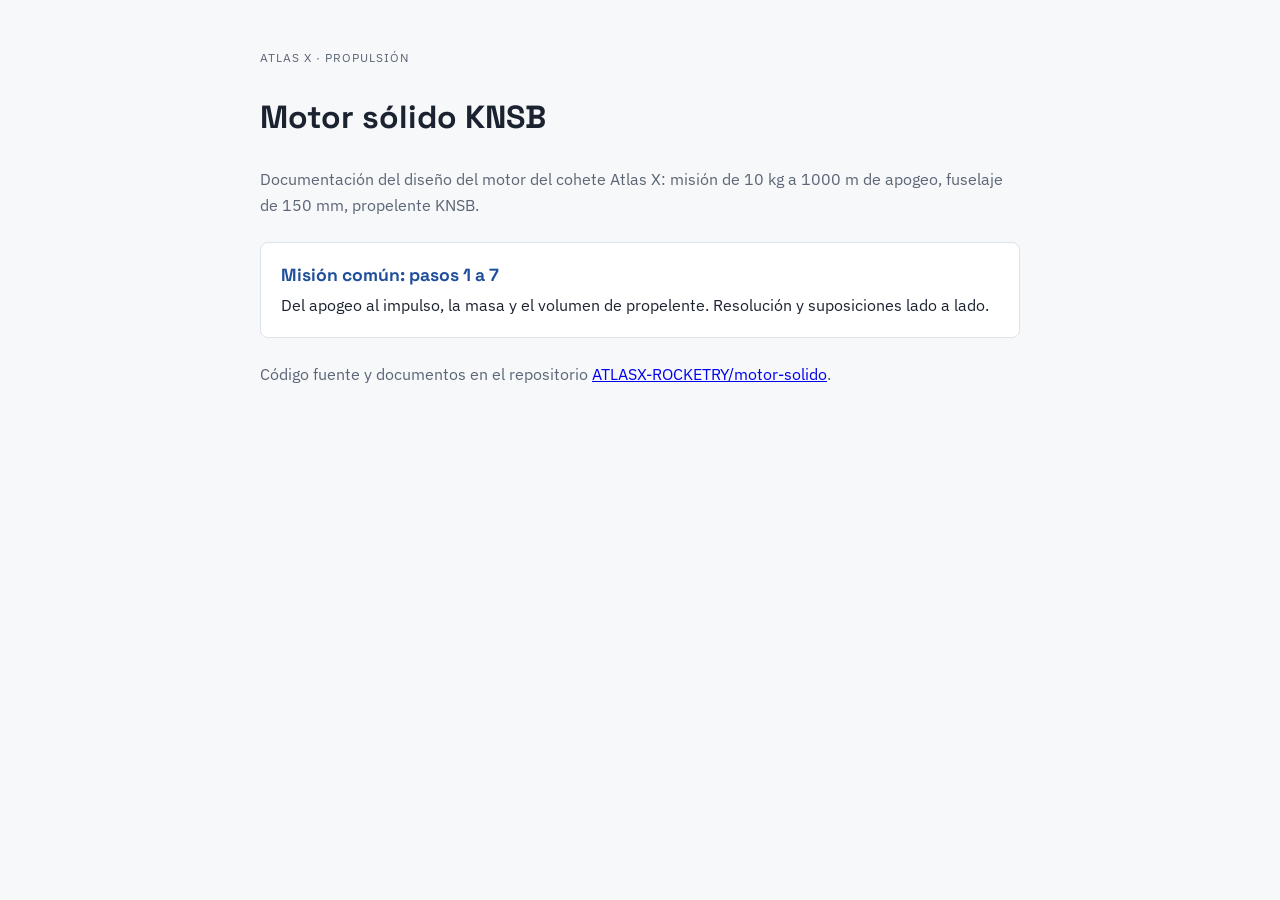
==== index.html @ bed57f47 "Página HTML de la misión común para GitHub Pages Agrega ejemplos/mision_comun.html (generada desde e" ====
<!doctype html>
<html lang="es">
<head>
<meta charset="utf-8">
<meta name="viewport" content="width=device-width, initial-scale=1">
<title>Atlas X · Propulsión</title>
<link rel="stylesheet" href="https://fonts.googleapis.com/css2?family=IBM+Plex+Sans:wght@400;600&family=Space+Grotesk:wght@600;700&display=swap">
<style>
:root { --bg: #f7f8fa; --hoja: #fff; --tinta: #1b2330; --tenue: #5b6575; --linea: #dde2ea; --acento: #1f4f9a; }
@media (prefers-color-scheme: dark) { :root { --bg: #11151c; --hoja: #171c25; --tinta: #e3e8f0; --tenue: #9aa5b6; --linea: #2b3340; --acento: #8db4f2; color-scheme: dark; } }
html, body { margin: 0; }
body { background: var(--bg); color: var(--tinta); font: 16px/1.6 "IBM Plex Sans", system-ui, sans-serif; padding: 48px max(16px, env(safe-area-inset-left, 0px)); }
main { max-width: 760px; margin: 0 auto; display: flex; flex-direction: column; gap: 24px; }
h1 { font-family: "Space Grotesk", system-ui, sans-serif; font-size: 2rem; margin: 0; }
p { margin: 0; color: var(--tenue); }
.eyebrow { font-size: .78rem; letter-spacing: .08em; text-transform: uppercase; color: var(--tenue); }
a.doc { display: flex; flex-direction: column; gap: 4px; padding: 18px 20px; background: var(--hoja); border: 1px solid var(--linea); border-radius: 8px; color: var(--tinta); text-decoration: none; }
a.doc:hover, a.doc:focus-visible { border-color: var(--acento); outline: none; }
a.doc b { font-family: "Space Grotesk", system-ui, sans-serif; color: var(--acento); font-size: 1.1rem; }
</style>
</head>
<body>
<main>
  <div class="eyebrow">Atlas X · Propulsión</div>
  <h1>Motor sólido KNSB</h1>
  <p>Documentación del diseño del motor del cohete Atlas X: misión de 10 kg a 1000 m de apogeo, fuselaje de 150 mm, propelente KNSB.</p>
  <a class="doc" href="ejemplos/mision_comun.html">
    <b>Misión común: pasos 1 a 7</b>
    <span>Del apogeo al impulso, la masa y el volumen de propelente. Resolución y suposiciones lado a lado.</span>
  </a>
  <p>Código fuente y documentos en el repositorio <a href="https://github.com/ATLASX-ROCKETRY/motor-solido">ATLASX-ROCKETRY/motor-solido</a>.</p>
</main>
</body>
</html>
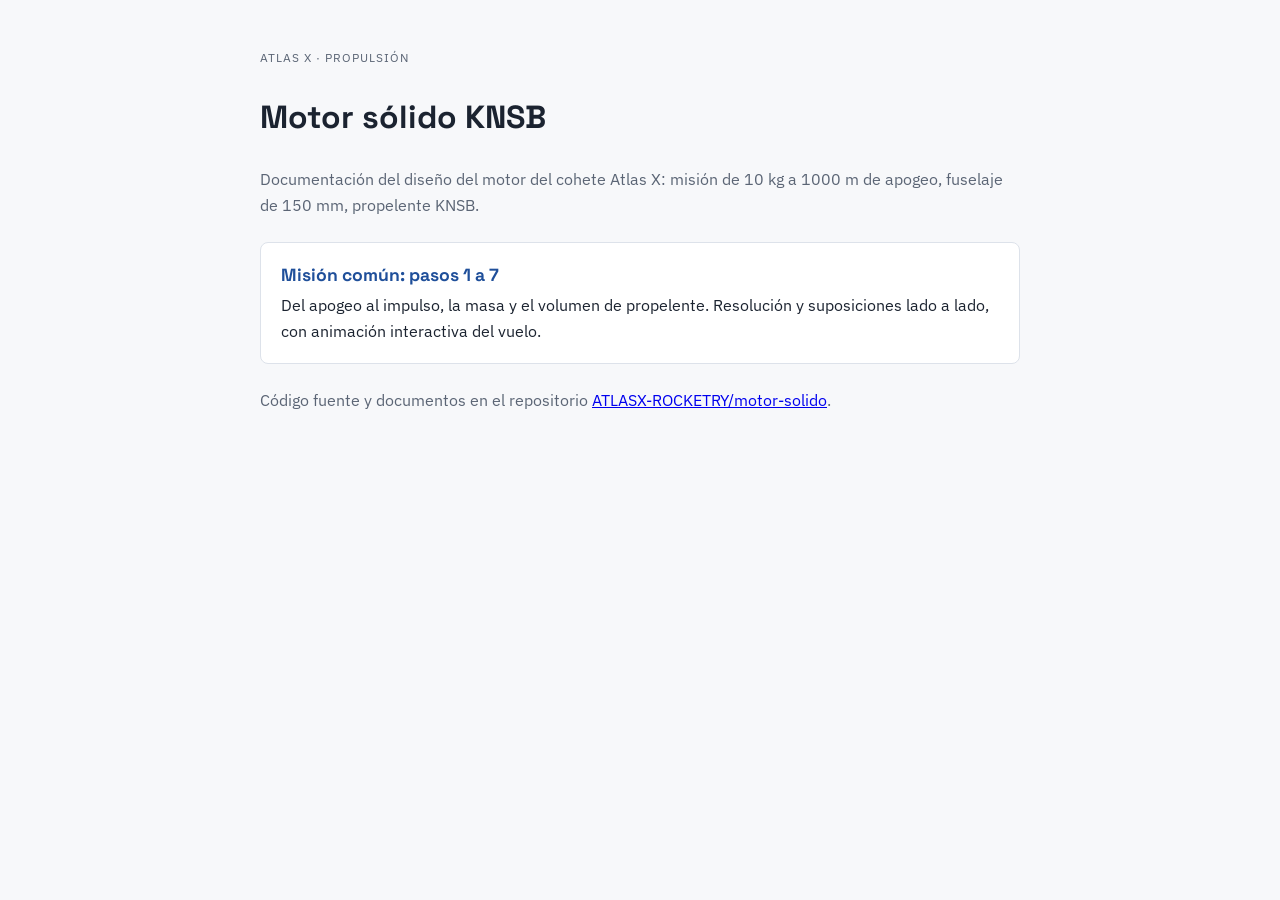
==== commit 2b46c7e1: "Animación interactiva del vuelo en la misión común Cohete con vectores de empuje, arrastre y peso; d" ====
--- a/index.html
+++ b/index.html
@@ -26,7 +26,7 @@
   <p>Documentación del diseño del motor del cohete Atlas X: misión de 10 kg a 1000 m de apogeo, fuselaje de 150 mm, propelente KNSB.</p>
   <a class="doc" href="ejemplos/mision_comun.html">
     <b>Misión común: pasos 1 a 7</b>
-    <span>Del apogeo al impulso, la masa y el volumen de propelente. Resolución y suposiciones lado a lado.</span>
+    <span>Del apogeo al impulso, la masa y el volumen de propelente. Resolución y suposiciones lado a lado, con animación interactiva del vuelo.</span>
   </a>
   <p>Código fuente y documentos en el repositorio <a href="https://github.com/ATLASX-ROCKETRY/motor-solido">ATLASX-ROCKETRY/motor-solido</a>.</p>
 </main>
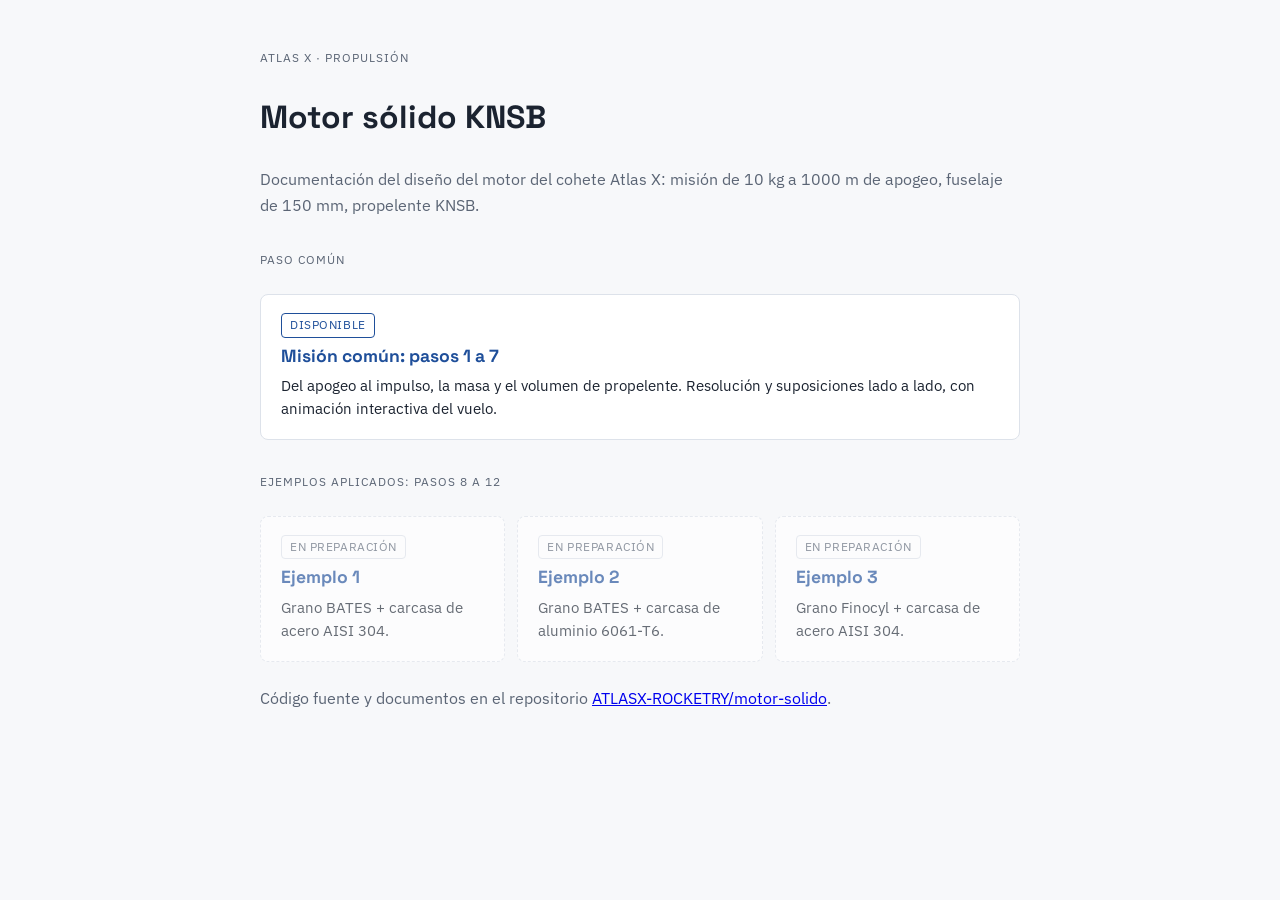
==== commit e843ad03: "Portada: tarjetas para la misión común y los tres ejemplos" ====
--- a/index.html
+++ b/index.html
@@ -14,9 +14,15 @@
 h1 { font-family: "Space Grotesk", system-ui, sans-serif; font-size: 2rem; margin: 0; }
 p { margin: 0; color: var(--tenue); }
 .eyebrow { font-size: .78rem; letter-spacing: .08em; text-transform: uppercase; color: var(--tenue); }
-a.doc { display: flex; flex-direction: column; gap: 4px; padding: 18px 20px; background: var(--hoja); border: 1px solid var(--linea); border-radius: 8px; color: var(--tinta); text-decoration: none; }
+.doc { display: flex; flex-direction: column; gap: 4px; padding: 18px 20px; background: var(--hoja); border: 1px solid var(--linea); border-radius: 8px; color: var(--tinta); text-decoration: none; }
 a.doc:hover, a.doc:focus-visible { border-color: var(--acento); outline: none; }
-a.doc b { font-family: "Space Grotesk", system-ui, sans-serif; color: var(--acento); font-size: 1.1rem; }
+.doc b { font-family: "Space Grotesk", system-ui, sans-serif; color: var(--acento); font-size: 1.1rem; }
+.grupo { font-size: .78rem; letter-spacing: .08em; text-transform: uppercase; color: var(--tenue); margin-top: 8px; }
+.tarjetas { display: grid; grid-template-columns: repeat(auto-fit, minmax(220px, 1fr)); gap: 12px; }
+.doc.pend { opacity: .65; border-style: dashed; cursor: default; }
+.estado { align-self: flex-start; font-size: .72rem; letter-spacing: .05em; text-transform: uppercase; padding: 2px 8px; border-radius: 4px; border: 1px solid var(--linea); color: var(--tenue); }
+.estado.listo { border-color: var(--acento); color: var(--acento); }
+.doc span.d { font-size: .92rem; }
 </style>
 </head>
 <body>
@@ -24,10 +30,30 @@
   <div class="eyebrow">Atlas X · Propulsión</div>
   <h1>Motor sólido KNSB</h1>
   <p>Documentación del diseño del motor del cohete Atlas X: misión de 10 kg a 1000 m de apogeo, fuselaje de 150 mm, propelente KNSB.</p>
+  <div class="grupo">Paso común</div>
   <a class="doc" href="ejemplos/mision_comun.html">
+    <span class="estado listo">Disponible</span>
     <b>Misión común: pasos 1 a 7</b>
-    <span>Del apogeo al impulso, la masa y el volumen de propelente. Resolución y suposiciones lado a lado, con animación interactiva del vuelo.</span>
+    <span class="d">Del apogeo al impulso, la masa y el volumen de propelente. Resolución y suposiciones lado a lado, con animación interactiva del vuelo.</span>
   </a>
+  <div class="grupo">Ejemplos aplicados: pasos 8 a 12</div>
+  <div class="tarjetas">
+    <div class="doc pend" aria-disabled="true">
+      <span class="estado">En preparación</span>
+      <b>Ejemplo 1</b>
+      <span class="d">Grano BATES + carcasa de acero AISI 304.</span>
+    </div>
+    <div class="doc pend" aria-disabled="true">
+      <span class="estado">En preparación</span>
+      <b>Ejemplo 2</b>
+      <span class="d">Grano BATES + carcasa de aluminio 6061-T6.</span>
+    </div>
+    <div class="doc pend" aria-disabled="true">
+      <span class="estado">En preparación</span>
+      <b>Ejemplo 3</b>
+      <span class="d">Grano Finocyl + carcasa de acero AISI 304.</span>
+    </div>
+  </div>
   <p>Código fuente y documentos en el repositorio <a href="https://github.com/ATLASX-ROCKETRY/motor-solido">ATLASX-ROCKETRY/motor-solido</a>.</p>
 </main>
 </body>
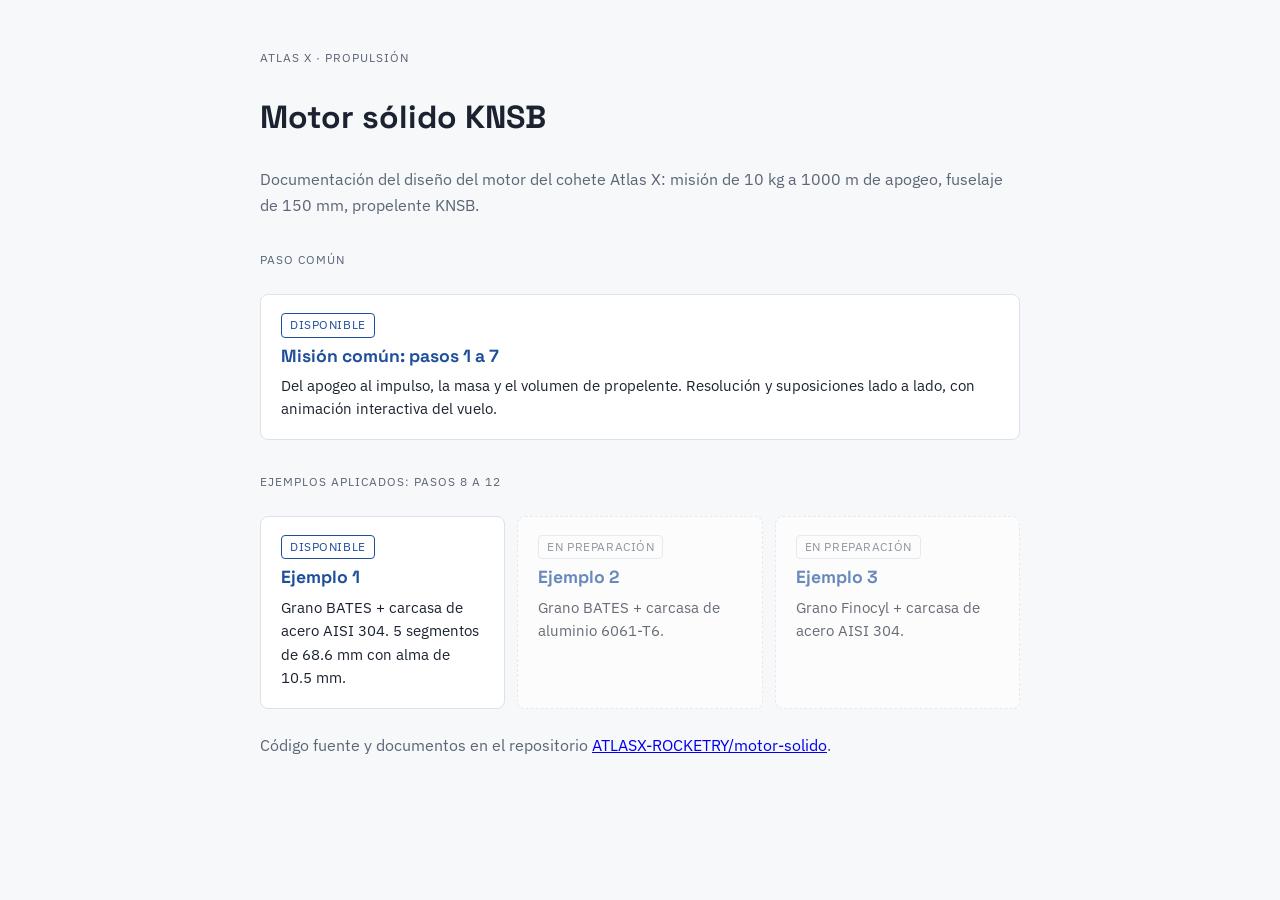
==== commit c0f84b5d: "Ejemplo 1 rehecho con el requisito de alma (t_b = 1.36 s) BATES de 5 segmentos (D 68.6 mm, d0 47.6 m" ====
--- a/index.html
+++ b/index.html
@@ -38,11 +38,11 @@
   </a>
   <div class="grupo">Ejemplos aplicados: pasos 8 a 12</div>
   <div class="tarjetas">
-    <div class="doc pend" aria-disabled="true">
-      <span class="estado">En preparación</span>
+    <a class="doc" href="ejemplos/ejemplo_1.html">
+      <span class="estado listo">Disponible</span>
       <b>Ejemplo 1</b>
-      <span class="d">Grano BATES + carcasa de acero AISI 304.</span>
-    </div>
+      <span class="d">Grano BATES + carcasa de acero AISI 304. 5 segmentos de 68.6 mm con alma de 10.5 mm.</span>
+    </a>
     <div class="doc pend" aria-disabled="true">
       <span class="estado">En preparación</span>
       <b>Ejemplo 2</b>
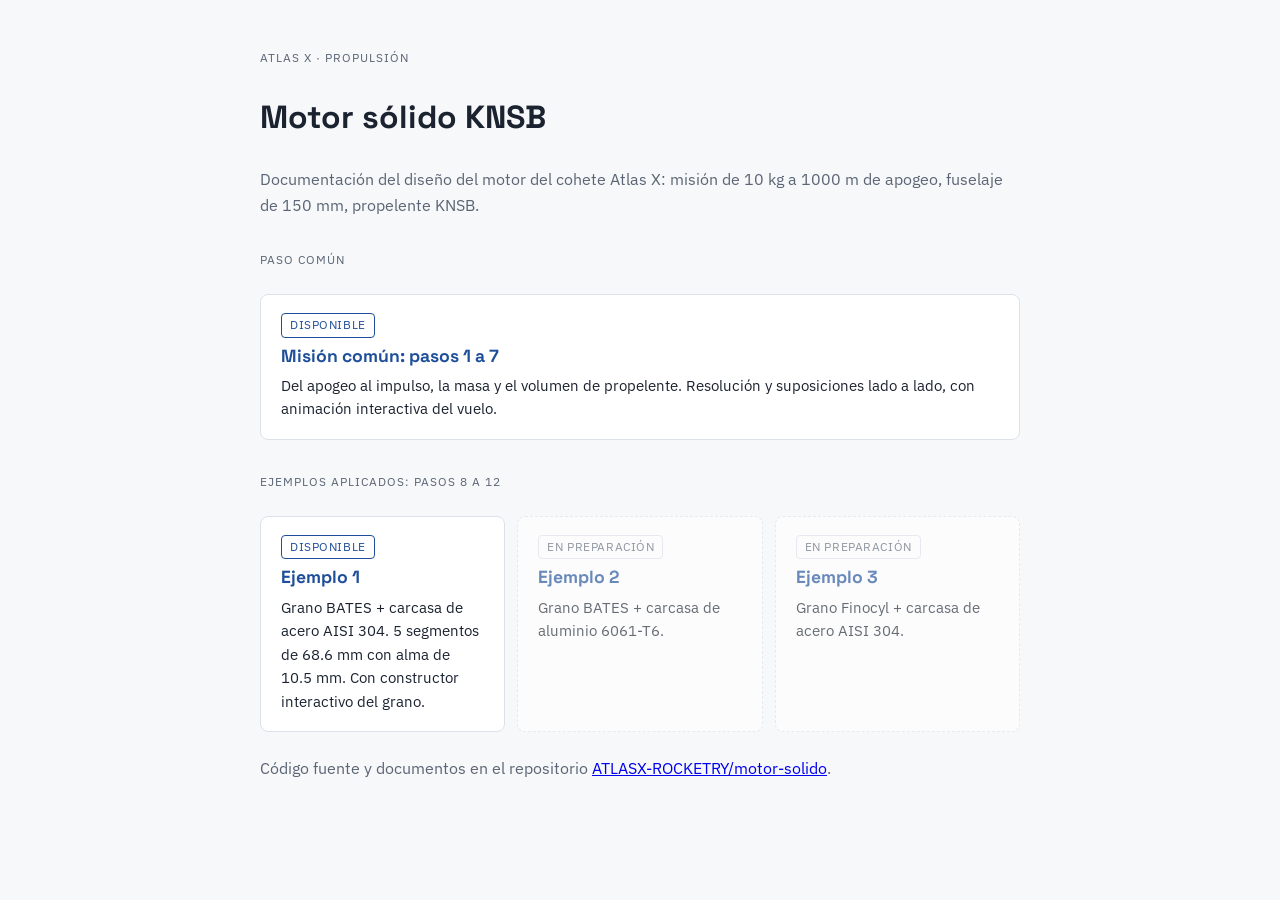
==== commit 726bb2c4: "Ejemplo 1: constructor interactivo del grano Construcción paso a paso (alma, núcleo y diámetro, larg" ====
--- a/index.html
+++ b/index.html
@@ -41,7 +41,7 @@
     <a class="doc" href="ejemplos/ejemplo_1.html">
       <span class="estado listo">Disponible</span>
       <b>Ejemplo 1</b>
-      <span class="d">Grano BATES + carcasa de acero AISI 304. 5 segmentos de 68.6 mm con alma de 10.5 mm.</span>
+      <span class="d">Grano BATES + carcasa de acero AISI 304. 5 segmentos de 68.6 mm con alma de 10.5 mm. Con constructor interactivo del grano.</span>
     </a>
     <div class="doc pend" aria-disabled="true">
       <span class="estado">En preparación</span>
